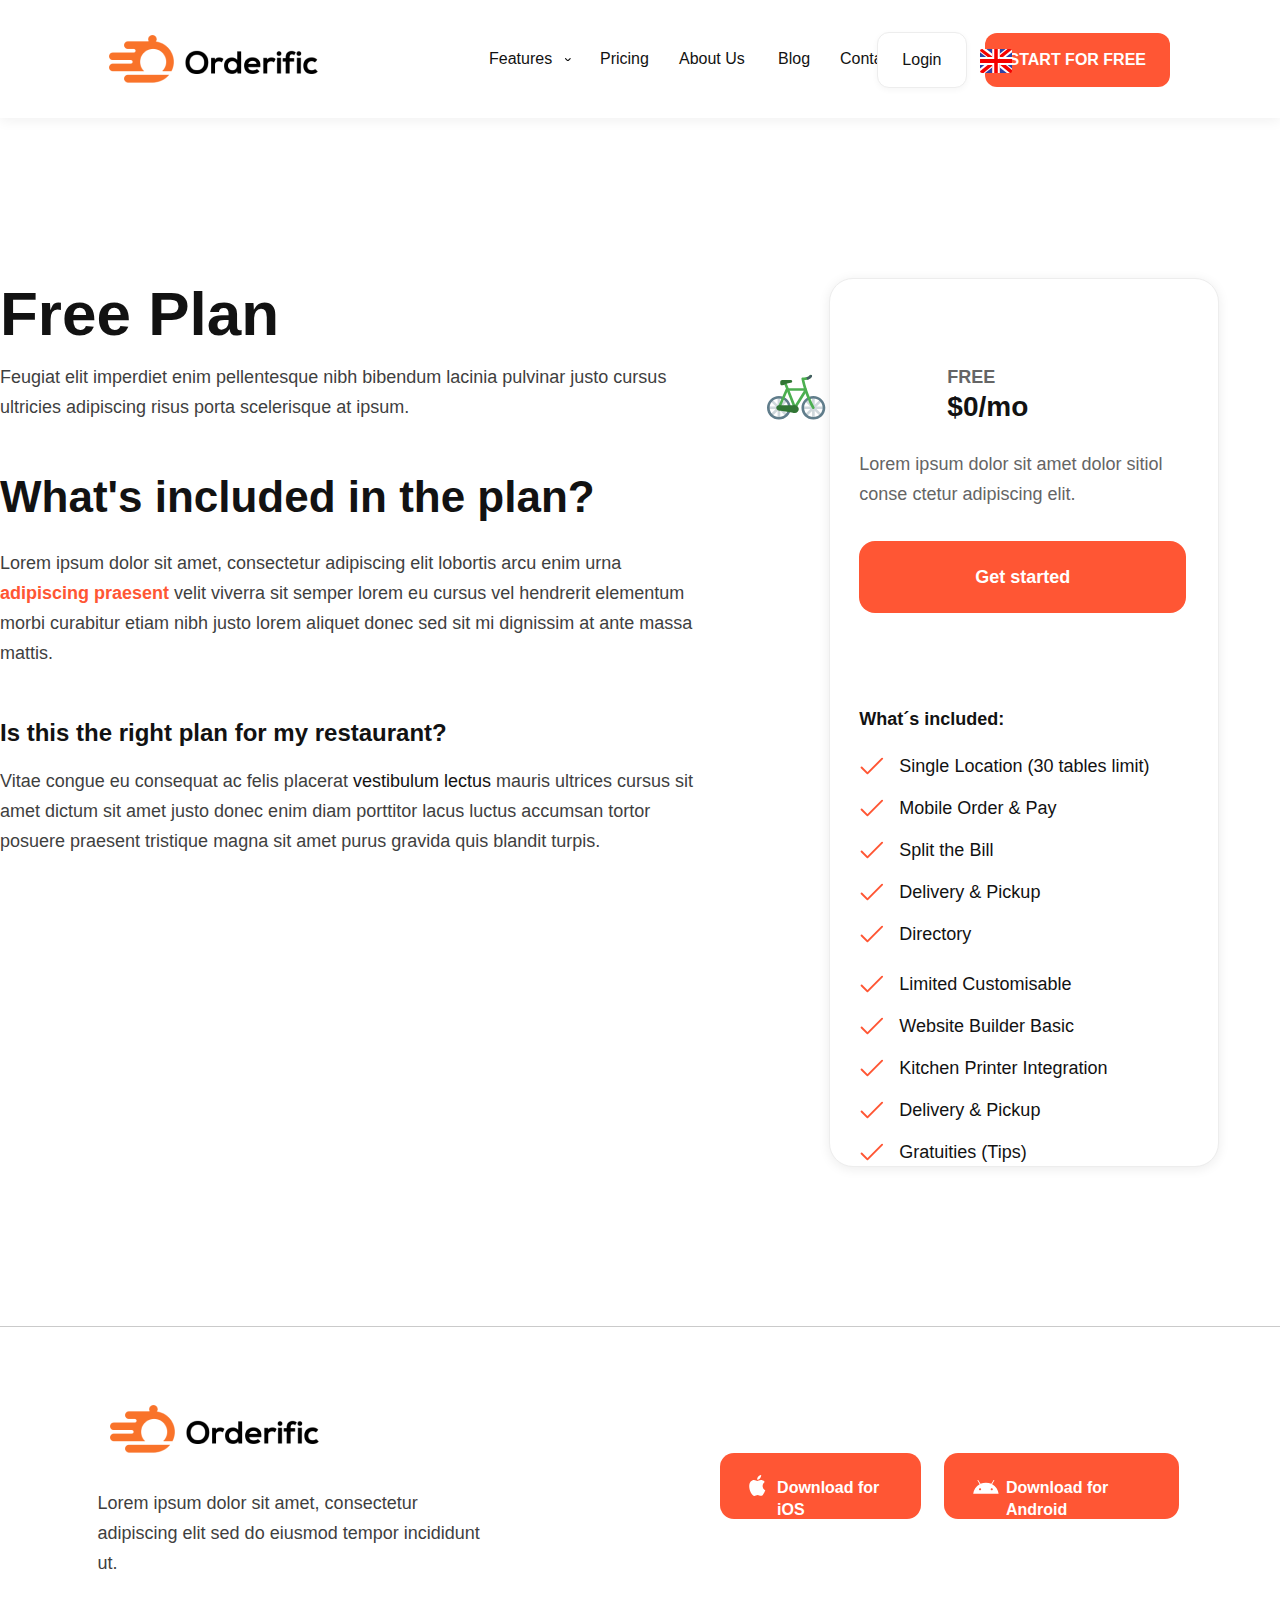
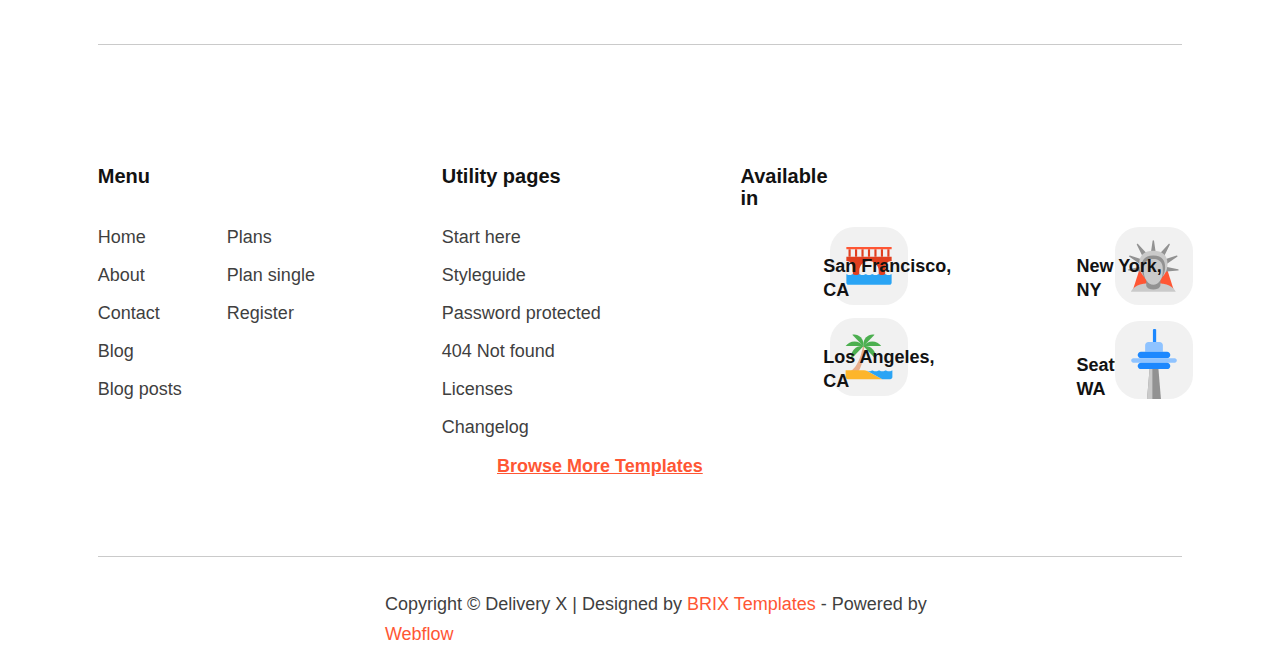
==== index.html @ 69c15847 "Update index.html" ====
<!DOCTYPE html>
<html lang="en">
<head>
  <meta charset="UTF-8">
  <meta http-equiv="X-UA-Compatible" content="IE=edge">
  <meta name="viewport" content="width=device-width, initial-scale=1.0">
  <link rel="stylesheet" href="./vars.css">
  <link rel="stylesheet" href="./style.css">
  
  
  <style>
   a,
   button,
   input,
   select,
   h1,
   h2,
   h3,
   h4,
   h5,
   * {
       box-sizing: border-box;
       margin: 0;
       padding: 0;
       border: none;
       text-decoration: none;
       background: none;
   
       -webkit-font-smoothing: antialiased;
   }
   
   menu, ol, ul {
       list-style-type: none;
       margin: 0;
       padding: 0;
   }
   </style>
  <title>Day 9</title>
</head>
<body>
   <div class="frame-41845">
    <div class="group-1000004297">
      <a href="#"><div class="home">Home</div></a>
      <div class="rectangle-684"></div>
      <div class="group-42155">
        <a href="#"><div class="pricing">Pricing</div></a>
         <a href="#"><div class="about-us">About Us</div></a>
        <div class="group-42154">
           <a href="#"><div class="features">Features</div></a>
          <div class="line-rounded-chevron-down">
            <img class="chevron" src="chevron0.svg" />
          </div>
        </div>
        <a href="#"><div class="blog">Blog</div></a>
         <a href="#"><div class="contact">Contact</div></a>
      </div>
      <div class="frame-39482">
        <div class="secondary-button">
          <div class="master-secondary-button">
             <a href="#"><div class="button-text">Login</div></a>
          </div>
        </div>
        <div class="primary-button">
          <div class="master-primary-button">
             <a href="#"><div class="button-text2">START FOR FREE</div></a>
          </div>
        </div>
      </div>
      <img class="logo-orange-black-2-1" src="logo-orange-black-2-10.png" />
      <div class="group-1000004284">
        <div class="flagpack-gb-ukm">
          <img class="group" src="group0.svg" />
        </div>
      </div>
    </div>
    <div class="frame-41816">
      <div class="group-4460">
        <div class="frame-4694">
          <div class="frame-4693">
            <div class="free-plan">Free Plan</div>
            <div
              class="feugiat-elit-imperdiet-enim-pellentesque-nibh-bibendum-lacinia-pulvinar-justo-cursus-ultricies-adipiscing-risus-porta-scelerisque-at-ipsum"
            >
              Feugiat elit imperdiet enim pellentesque nibh bibendum lacinia
              pulvinar justo cursus ultricies adipiscing risus porta scelerisque
              at ipsum.
            </div>
          </div>
        </div>
      </div>
      <div class="frame-41815">
        <div class="frame-41813">
          <div class="frame-41812">
            <div class="what-s-included-in-the-plan">
              What&#039;s included in the plan?
            </div>
            <div
              class="[base64]"
            >
              <span>
                <span
                  class="[base64]"
                >
                  Lorem ipsum dolor sit amet, consectetur adipiscing elit lobortis
                  arcu enim urna
                </span>
                <span
                  class="[base64]"
                ></span>
                <span
                  class="[base64]"
                >
                  adipiscing praesent
                </span>
                <span
                  class="[base64]"
                ></span>
                <span
                  class="[base64]"
                >
                  velit viverra sit semper lorem eu cursus vel hendrerit elementum
                  morbi curabitur etiam nibh justo lorem aliquet donec sed sit mi
                  dignissim at ante massa mattis.
                </span>
              </span>
            </div>
          </div>
        </div>
        <div class="frame-41814">
          <div class="is-this-the-right-plan-for-my-restaurant">
            Is this the right plan for my restaurant?
          </div>
          <div
            class="[base64]"
          >
            <span>
              <span
                class="[base64]"
              >
                Vitae congue eu consequat ac felis placerat
              </span>
              <span
                class="[base64]"
              >
                vestibulum lectus
              </span>
              <span
                class="[base64]"
              >
                mauris ultrices cursus sit amet dictum sit amet justo donec enim
                diam porttitor lacus luctus accumsan tortor posuere praesent
                tristique magna sit amet purus gravida quis blandit turpis.
              </span>
            </span>
          </div>
        </div>
      </div>
    </div>
    <div class="group-1000004309">
      <div class="image"></div>
      <div class="pricing-card-v-3">
        <div class="_32-px">
          <div class="_16-px">
            <div class="_18-px">
              <div class="square-paper-plane"></div>
              <div class="_0-px">
                <div class="subtitle">FREE</div>
                <div class="price">$0/mo</div>
              </div>
            </div>
            <div class="pricing-paragraph">
              Lorem ipsum dolor sit amet dolor sitiol conse ctetur adipiscing
              elit.
            </div>
          </div>
           <a href="#"><div class="primary-button2">
            <div class="master-primary-button2">
               <div class="button-text3">Get started</div>
            </div>
          </div>
        </div>
      </a>
        <div class="_24-px">
          <div class="text-200">What´s included:</div>
          <div class="_14-px">
            <div class="icons-list-item">
              <div class="list-item-200">
                <img class="line-rounded-check" src="line-rounded-check0.svg" />
                <div class="text-2002">Single Location (30 tables limit)</div>
              </div>
            </div>
            <div class="icons-list-item">
              <div class="list-item-200">
                <img class="line-rounded-check2" src="line-rounded-check1.svg" />
                <div class="text-2002">Mobile Order &amp; Pay</div>
              </div>
            </div>
            <div class="icons-list-item">
              <div class="list-item-200">
                <img class="line-rounded-check3" src="line-rounded-check2.svg" />
                <div class="text-2002">Split the Bill</div>
              </div>
            </div>
            <div class="icons-list-item">
              <div class="list-item-200">
                <img class="line-rounded-check4" src="line-rounded-check3.svg" />
                <div class="text-2002">Delivery &amp; Pickup</div>
              </div>
            </div>
            <div class="icons-list-item">
              <div class="list-item-200">
                <img class="line-rounded-check5" src="line-rounded-check4.svg" />
                <div class="text-2002">Directory</div>
              </div>
            </div>
          </div>
          <div class="_14-px">
            <div class="icons-list-item">
              <div class="list-item-200">
                <img class="line-rounded-check6" src="line-rounded-check5.svg" />
                <div class="text-2002">Limited Customisable</div>
              </div>
            </div>
            <div class="icons-list-item">
              <div class="list-item-200">
                <img class="line-rounded-check7" src="line-rounded-check6.svg" />
                <div class="text-2002">Website Builder Basic</div>
              </div>
            </div>
            <div class="icons-list-item">
              <div class="list-item-200">
                <img class="line-rounded-check8" src="line-rounded-check7.svg" />
                <div class="text-2002">Kitchen Printer Integration</div>
              </div>
            </div>
            <div class="icons-list-item">
              <div class="list-item-200">
                <img class="line-rounded-check9" src="line-rounded-check8.svg" />
                <div class="text-2002">Delivery &amp; Pickup</div>
              </div>
            </div>
            <div class="icons-list-item">
              <div class="list-item-200">
                <img class="line-rounded-check10" src="line-rounded-check9.svg" />
                <div class="text-2002">Gratuities (Tips)</div>
              </div>
            </div>
          </div>
        </div>
      </div>
      <img class="group-42114" src="group-421140.svg" />
    </div>
    <div class="group-1000004312">
      <div class="rectangle-4789"></div>
      <div
        class="copyright-delivery-x-designed-by-brix-templates-powered-by-webflow"
      >
        <span>
          <span
            class="copyright-delivery-x-designed-by-brix-templates-powered-by-webflow-span"
          >
            Copyright
          </span>
          <span
            class="copyright-delivery-x-designed-by-brix-templates-powered-by-webflow-span2"
          >
            ©
          </span>
          <span
            class="copyright-delivery-x-designed-by-brix-templates-powered-by-webflow-span3"
          >
            Delivery X | Designed by
          </span>
          <span
            class="copyright-delivery-x-designed-by-brix-templates-powered-by-webflow-span4"
          >
            BRIX Templates
          </span>
          <span
            class="copyright-delivery-x-designed-by-brix-templates-powered-by-webflow-span5"
          >
            - Powered by
          </span>
          <span
            class="copyright-delivery-x-designed-by-brix-templates-powered-by-webflow-span6"
          >
            Webflow
          </span>
        </span>
      </div>
      <div class="line-133"></div>
      <div class="line-134"></div>
      <div class="group-41843">
        <div
          class="lorem-ipsum-dolor-sit-amet-consectetur-adipiscing-elit-sed-do-eiusmod-tempor-incididunt-ut"
        >
          Lorem ipsum dolor sit amet, consectetur adipiscing elit sed do eiusmod
          tempor incididunt ut.
        </div>
      </div>
      <div class="download-buttons">
        <div class="rectangle-23"></div>
        <div class="group-2">
          <a href="#"><img class="vector" src="vector0.svg" /></a>
          <a href="#"><div class="download-for-i-os">Download for iOS</div></a>
        </div>
        <div class="rectangle-24"></div>
        <div class="group-3">
          <a href="#"><div class="download-for-android">Download for Android</div></a>
          <a href="#"><img class="vector2" src="vector1.svg" /></a>
        </div>
      </div>
      <div class="footer-column">
        <div class="footer-title">Menu</div>
        <div class="frame-41844">
          <div class="footer-links">
            <div class="link">
              <div class="master-link">
                 <a href="#"><div class="link-item">Home</div></a>
              </div>
            </div>
            <div class="link">
              <div class="master-link">
                 <a href="#"><div class="link-item">About</div></a>
              </div>
            </div>
            <div class="link">
              <div class="master-link">
                 <a href="#"><div class="link-item">Contact</div></a>
              </div>
            </div>
            <div class="link">
              <div class="master-link">
                 <a href="#"><div class="link-item">Blog</div></a>
              </div>
            </div>
            <div class="link">
              <div class="master-link">
                 <a href="#"><div class="link-item">Blog posts</div></a>
              </div>
            </div>
          </div>
          <div class="footer-links">
            <div class="link">
              <div class="master-link">
                  <a href="#"><div class="link-item">Plans</div></a>
              </div>
            </div>
            <div class="link">
              <div class="master-link">
                 <a href="#"><div class="link-item">Plan single</div></a>
              </div>
            </div>
            <div class="link">
              <div class="master-link">
                 <a href="#"><div class="link-item">Register</div></a>
              </div>
            </div>
          </div>
        </div>
      </div>
      <div class="footer-column2">
       <div class="footer-title">Utility pages</div>
        <div class="frame-418442">
          <div class="footer-links">
            <div class="link">
              <div class="master-link">
                 <a href="#"><div class="link-item">Start here</div></a>
              </div>
            </div>
            <div class="link">
              <div class="master-link">
                <a href="#"><div class="link-item">Styleguide</div></a>
              </div>
            </div>
            <div class="link">
              <div class="master-link">
                 <a href="#"><div class="link-item">Password protected</div></a>
              </div>
            </div>
            <div class="link">
              <div class="master-link">
                 <a href="#"><div class="link-item">404 Not found</div></a>
              </div>
            </div>
            <div class="link">
              <div class="master-link">
                 <a href="#"><div class="link-item">Licenses</div></a>
              </div>
            </div>
            <div class="link">
              <div class="master-link">
                 <a href="#"><div class="link-item">Changelog</div></a>
              </div>
            </div>
          </div>
        </div>
      </div>
      <div class="group-41852">
        <div class="footer-title2">Available in</div>
        <div class="group-41851">
          <div class="group-41847">
            <div class="group-42113">
              <div class="bridge">
                <img class="group-42150" src="group-421500.svg" />
              </div>
            </div>
            <div class="heading-h-3">San Francisco, CA</div>
          </div>
          <div class="group-41850">
            <div class="mask-group">
              <div class="statue-of-liberty">
                <img class="group-42153" src="group-421530.svg" />
              </div>
            </div>
            <div class="heading-h-32">New York, NY</div>
          </div>
          <div class="group-41848">
            <div class="mask-group">
              <div class="beach">
                <img class="group-42152" src="group-421520.svg" />
              </div>
            </div>
            <div class="heading-h-33">Los Angeles, CA</div>
            <div class="group-42143">
              <div class="heading-h-34">Seattle, WA</div>
              <div class="cn-tower">
                <img class="group-42144" src="group-421440.svg" />
              </div>
            </div>
          </div>
        </div>
      </div>
      <div class="line-1332"></div>
      <img class="logo-orange-black-2-2" src="logo-orange-black-2-20.png" />
      <div class="link2">
        <div class="master-link">
          <div class="link-item2">Browse More Templates</div>
        </div>
      </div>
    </div>
  </div>
  
</body>
</html>
---- vars.css ----
/* Figma Styles of your File */
:root {
  /* Colors */
  /* Fonts */
  /* Effects */
}
---- style.css ----
.frame-41845,
.frame-41845 * {
  box-sizing: border-box;
}
.frame-41845 {
  display: flex;
  flex-direction: row;
  gap: 128px;
  row-gap: 160px;
  align-items: flex-start;
  justify-content: flex-start;
  flex-wrap: wrap;
  align-content: flex-start;
  position: relative;
}
.group-1000004297 {
  flex-shrink: 0;
  width: 1440px;
  height: 118px;
  position: static;
}
.home {
  color: #121212;
  text-align: left;
  font-family: var(
    --text-single-100-medium-font-family,
    "Metropolis-Medium",
    sans-serif
  );
  font-size: var(--text-single-100-medium-font-size, 16px);
  line-height: var(--text-single-100-medium-line-height, 18px);
  font-weight: var(--text-single-100-medium-font-weight, 500);
  position: absolute;
  left: 417px;
  top: 50px;
}
.rectangle-684 {
  background: #ffffff;
  width: 100%;
  height: 5.25%;
  position: absolute;
  right: 0%;
  left: 0%;
  bottom: 94.75%;
  top: 0%;
  box-shadow: 0px 3px 12px 0px rgba(18, 18, 18, 0.06);
}
.group-42155 {
  width: 412px;
  height: 18px;
  position: static;
}
.pricing {
  color: #121212;
  text-align: left;
  font-family: var(
    --text-single-100-medium-font-family,
    "Metropolis-Medium",
    sans-serif
  );
  font-size: var(--text-single-100-medium-font-size, 16px);
  line-height: var(--text-single-100-medium-line-height, 18px);
  font-weight: var(--text-single-100-medium-font-weight, 500);
  position: absolute;
  left: 600px;
  top: 50px;
}
.about-us {
  color: #121212;
  text-align: left;
  font-family: var(
    --text-single-100-medium-font-family,
    "Metropolis-Medium",
    sans-serif
  );
  font-size: var(--text-single-100-medium-font-size, 16px);
  line-height: var(--text-single-100-medium-line-height, 18px);
  font-weight: var(--text-single-100-medium-font-weight, 500);
  position: absolute;
  left: 679px;
  top: 50px;
}
.group-42154 {
  width: 84.59px;
  height: 18px;
  position: static;
}
.features {
  color: #121212;
  text-align: left;
  font-family: var(
    --text-single-100-medium-font-family,
    "Metropolis-Medium",
    sans-serif
  );
  font-size: var(--text-single-100-medium-font-size, 16px);
  line-height: var(--text-single-100-medium-line-height, 18px);
  font-weight: var(--text-single-100-medium-font-weight, 500);
  position: absolute;
  left: 489px;
  top: 50px;
}
.line-rounded-chevron-down {
  width: 10.59px;
  height: 10.59px;
  position: absolute;
  left: 563px;
  top: 54px;
  overflow: hidden;
}
.chevron {
  width: 58.33%;
  height: 29.17%;
  position: absolute;
  right: 20.83%;
  left: 20.83%;
  bottom: 35.42%;
  top: 35.42%;
  overflow: visible;
}
.blog {
  color: #121212;
  text-align: left;
  font-family: var(
    --text-single-100-medium-font-family,
    "Metropolis-Medium",
    sans-serif
  );
  font-size: var(--text-single-100-medium-font-size, 16px);
  line-height: var(--text-single-100-medium-line-height, 18px);
  font-weight: var(--text-single-100-medium-font-weight, 500);
  position: absolute;
  left: 778px;
  top: 50px;
}
.contact {
  color: #121212;
  text-align: left;
  font-family: var(
    --text-single-100-medium-font-family,
    "Metropolis-Medium",
    sans-serif
  );
  font-size: var(--text-single-100-medium-font-size, 16px);
  line-height: var(--text-single-100-medium-line-height, 18px);
  font-weight: var(--text-single-100-medium-font-weight, 500);
  position: absolute;
  left: 840px;
  top: 50px;
}
.frame-39482 {
  display: flex;
  flex-direction: row;
  gap: 18px;
  align-items: center;
  justify-content: flex-end;
  position: absolute;
  right: 110px;
  top: calc(50% - 1091px);
}
.secondary-button {
  display: flex;
  flex-direction: row;
  gap: 0px;
  align-items: flex-start;
  justify-content: flex-start;
  flex-shrink: 0;
  position: relative;
}
.master-secondary-button {
  background: #ffffff;
  border-radius: 12px;
  border-style: solid;
  border-color: #ededed;
  border-width: 1px;
  padding: 18px 24px 18px 24px;
  display: flex;
  flex-direction: row;
  gap: 4px;
  align-items: center;
  justify-content: center;
  flex-shrink: 0;
  position: relative;
  box-shadow: var(
    --general-shadow-01-box-shadow,
    0px 2px 6px 0px rgba(16, 16, 16, 0.04)
  );
}
.button-text {
  color: #121212;
  text-align: center;
  font-family: var(
    --text-single-100-medium-font-family,
    "Metropolis-Medium",
    sans-serif
  );
  font-size: var(--text-single-100-medium-font-size, 16px);
  line-height: var(--text-single-100-medium-line-height, 18px);
  font-weight: var(--text-single-100-medium-font-weight, 500);
  position: relative;
}
.primary-button {
  display: flex;
  flex-direction: row;
  gap: 0px;
  align-items: center;
  justify-content: center;
  flex-shrink: 0;
  position: relative;
}
.master-primary-button {
  background: #ff5634;
  border-radius: 12px;
  padding: 18px 24px 18px 24px;
  display: flex;
  flex-direction: row;
  gap: 4px;
  align-items: center;
  justify-content: center;
  flex-shrink: 0;
  position: relative;
}
.button-text2 {
  color: #ffffff;
  text-align: center;
  font-family: var(
    --text-single-100-bold-font-family,
    "Metropolis-Bold",
    sans-serif
  );
  font-size: var(--text-single-100-bold-font-size, 16px);
  line-height: var(--text-single-100-bold-line-height, 18px);
  font-weight: var(--text-single-100-bold-font-weight, 700);
  position: relative;
}
.logo-orange-black-2-1 {
  width: 209px;
  height: 47.71px;
  position: absolute;
  left: 109px;
  top: 35px;
  object-fit: cover;
}
.group-1000004284 {
  width: 32px;
  height: 24px;
  position: static;
}
.flagpack-gb-ukm {
  border-radius: 2px;
  width: 32px;
  height: 24px;
  position: absolute;
  left: 980px;
  top: 49px;
  overflow: hidden;
}
.group {
  height: auto;
  position: absolute;
  left: 0px;
  top: 0px;
  overflow: visible;
}
.frame-41816 {
  display: flex;
  flex-direction: column;
  gap: 48px;
  align-items: flex-start;
  justify-content: flex-start;
  flex-shrink: 0;
  position: relative;
}
.group-4460 {
  flex-shrink: 0;
  width: 700.34px;
  height: 144px;
  position: static;
}
.frame-4694 {
  display: flex;
  flex-direction: column;
  gap: 40px;
  align-items: flex-start;
  justify-content: flex-start;
  position: absolute;
  left: 0px;
  top: 0px;
}
.frame-4693 {
  display: flex;
  flex-direction: column;
  gap: 12px;
  align-items: flex-start;
  justify-content: flex-start;
  flex-shrink: 0;
  position: relative;
}
.free-plan {
  color: var(--neutral-colors-800, #121212);
  text-align: left;
  font-family: var(
    --headings-typography-size-1-font-family,
    "Metropolis-Bold",
    sans-serif
  );
  font-size: var(--headings-typography-size-1-font-size, 62px);
  line-height: var(--headings-typography-size-1-line-height, 72px);
  font-weight: var(--headings-typography-size-1-font-weight, 700);
  position: relative;
}
.feugiat-elit-imperdiet-enim-pellentesque-nibh-bibendum-lacinia-pulvinar-justo-cursus-ultricies-adipiscing-risus-porta-scelerisque-at-ipsum {
  color: var(--neutral-colors-700, #3f3f3f);
  text-align: left;
  font-family: var(
    --paragraph-default-font-family,
    "Metropolis-Regular",
    sans-serif
  );
  font-size: var(--paragraph-default-font-size, 18px);
  line-height: var(--paragraph-default-line-height, 30px);
  font-weight: var(--paragraph-default-font-weight, 400);
  position: relative;
  width: 700.34px;
}
.frame-41815 {
  display: flex;
  flex-direction: column;
  gap: 48px;
  align-items: flex-start;
  justify-content: flex-start;
  flex-shrink: 0;
  position: relative;
}
.frame-41813 {
  display: flex;
  flex-direction: column;
  gap: 32px;
  align-items: flex-start;
  justify-content: flex-start;
  flex-shrink: 0;
  position: relative;
}
.frame-41812 {
  display: flex;
  flex-direction: column;
  gap: 24px;
  align-items: flex-start;
  justify-content: flex-start;
  flex-shrink: 0;
  position: relative;
}
.what-s-included-in-the-plan {
  color: var(--neutral-colors-800, #121212);
  text-align: left;
  font-family: var(
    --headings-typography-size-2-font-family,
    "Metropolis-Bold",
    sans-serif
  );
  font-size: var(--headings-typography-size-2-font-size, 44px);
  line-height: var(--headings-typography-size-2-line-height, 54px);
  font-weight: var(--headings-typography-size-2-font-weight, 700);
  position: relative;
  width: 701.35px;
}
.[base64] {
  text-align: left;
  font-family: "-", sans-serif;
  font-size: 18px;
  line-height: 30px;
  font-weight: 400;
  position: relative;
  width: 701.35px;
}
.[base64] {
  color: var(--neutral-colors-700, #3f3f3f);
  font-family: var(
    --paragraph-default-font-family,
    "Metropolis-Regular",
    sans-serif
  );
  font-size: var(--paragraph-default-font-size, 18px);
  line-height: var(--paragraph-default-line-height, 30px);
  font-weight: var(--paragraph-default-font-weight, 400);
}
.[base64] {
  color: var(--neutral-colors-800, #121212);
  font-family: var(
    --paragraph-default-font-family,
    "Metropolis-Regular",
    sans-serif
  );
  font-size: var(--paragraph-default-font-size, 18px);
  line-height: var(--paragraph-default-line-height, 30px);
  font-weight: var(--paragraph-default-font-weight, 400);
}
.[base64] {
  color: var(--primary-colors-color-1, #ff5634);
  font-family: var(--rich-text-bold-font-family, "Metropolis-Bold", sans-serif);
  font-size: var(--rich-text-bold-font-size, 18px);
  line-height: var(--rich-text-bold-line-height, 30px);
  font-weight: var(--rich-text-bold-font-weight, 700);
}
.[base64] {
  color: var(--neutral-colors-800, #121212);
  font-family: var(
    --paragraph-default-font-family,
    "Metropolis-Regular",
    sans-serif
  );
  font-size: var(--paragraph-default-font-size, 18px);
  line-height: var(--paragraph-default-line-height, 30px);
  font-weight: var(--paragraph-default-font-weight, 400);
}
.[base64] {
  color: var(--neutral-colors-700, #3f3f3f);
  font-family: var(
    --paragraph-default-font-family,
    "Metropolis-Regular",
    sans-serif
  );
  font-size: var(--paragraph-default-font-size, 18px);
  line-height: var(--paragraph-default-line-height, 30px);
  font-weight: var(--paragraph-default-font-weight, 400);
}
.frame-41814 {
  display: flex;
  flex-direction: column;
  gap: 16px;
  align-items: flex-start;
  justify-content: flex-start;
  flex-shrink: 0;
  position: relative;
}
.is-this-the-right-plan-for-my-restaurant {
  color: var(--neutral-colors-800, #121212);
  text-align: left;
  font-family: var(
    --headings-typography-size-3-font-family,
    "Metropolis-Bold",
    sans-serif
  );
  font-size: var(--headings-typography-size-3-font-size, 24px);
  line-height: var(--headings-typography-size-3-line-height, 34px);
  font-weight: var(--headings-typography-size-3-font-weight, 700);
  position: relative;
}
.[base64] {
  text-align: left;
  font-family: var(
    --paragraph-default-font-family,
    "Metropolis-Regular",
    sans-serif
  );
  font-size: var(--paragraph-default-font-size, 18px);
  line-height: var(--paragraph-default-line-height, 30px);
  font-weight: var(--paragraph-default-font-weight, 400);
  position: relative;
  width: 700.34px;
}
.[base64] {
  color: var(--neutral-colors-700, #3f3f3f);
  font-family: var(
    --paragraph-default-font-family,
    "Metropolis-Regular",
    sans-serif
  );
  font-size: var(--paragraph-default-font-size, 18px);
  line-height: var(--paragraph-default-line-height, 30px);
  font-weight: var(--paragraph-default-font-weight, 400);
}
.[base64] {
  color: var(--neutral-colors-800, #121212);
  font-family: var(
    --paragraph-default-font-family,
    "Metropolis-Regular",
    sans-serif
  );
  font-size: var(--paragraph-default-font-size, 18px);
  line-height: var(--paragraph-default-line-height, 30px);
  font-weight: var(--paragraph-default-font-weight, 400);
}
.[base64] {
  color: var(--neutral-colors-700, #3f3f3f);
  font-family: var(
    --paragraph-default-font-family,
    "Metropolis-Regular",
    sans-serif
  );
  font-size: var(--paragraph-default-font-size, 18px);
  line-height: var(--paragraph-default-line-height, 30px);
  font-weight: var(--paragraph-default-font-weight, 400);
}
.group-1000004309 {
  flex-shrink: 0;
  width: 390px;
  height: 889px;
  position: static;
}
.image {
  background: var(--neutral-colors-100, #ffffff);
  border-radius: 24px;
  border-style: solid;
  border-color: var(--neutral-colors-300, #ededed);
  border-width: 1px;
  width: 390px;
  height: 889px;
  position: absolute;
  left: 829.35px;
  top: 278px;
  box-shadow: var(
    --general-shadow-02-box-shadow,
    0px 2px 12px 0px rgba(16, 16, 16, 0.08)
  );
}
.pricing-card-v-3 {
  display: flex;
  flex-direction: column;
  gap: 48px;
  align-items: flex-start;
  justify-content: flex-start;
  position: absolute;
  left: 859.35px;
  top: 361px;
}
._32-px {
  display: flex;
  flex-direction: column;
  gap: 32px;
  align-items: flex-start;
  justify-content: flex-start;
  flex-shrink: 0;
  position: relative;
}
._16-px {
  display: flex;
  flex-direction: column;
  gap: 16px;
  align-items: flex-start;
  justify-content: flex-start;
  flex-shrink: 0;
  position: relative;
}
._18-px {
  display: flex;
  flex-direction: row;
  gap: 16px;
  align-items: center;
  justify-content: flex-start;
  flex-shrink: 0;
  position: relative;
}
.square-paper-plane {
  flex-shrink: 0;
  width: 72px;
  height: 72px;
  position: relative;
}
._0-px {
  display: flex;
  flex-direction: column;
  gap: 0px;
  align-items: flex-start;
  justify-content: flex-start;
  flex-shrink: 0;
  position: relative;
}
.subtitle {
  color: var(--neutral-colors-600, #656565);
  text-align: center;
  font-family: var(
    --text-single-200-bold-font-family,
    "Metropolis-Bold",
    sans-serif
  );
  font-size: var(--text-single-200-bold-font-size, 18px);
  line-height: var(--text-single-200-bold-line-height, 20px);
  font-weight: var(--text-single-200-bold-font-weight, 700);
  position: relative;
}
.price {
  color: var(--neutral-colors-800, #121212);
  text-align: left;
  font-family: var(
    --special-headings-display-4-font-family,
    "Metropolis-Bold",
    sans-serif
  );
  font-size: var(--special-headings-display-4-font-size, 28px);
  line-height: var(--special-headings-display-4-line-height, 40px);
  font-weight: var(--special-headings-display-4-font-weight, 700);
  position: relative;
}
.pricing-paragraph {
  color: var(--neutral-colors-600, #656565);
  text-align: left;
  font-family: var(
    --paragraph-default-font-family,
    "Metropolis-Regular",
    sans-serif
  );
  font-size: var(--paragraph-default-font-size, 18px);
  line-height: var(--paragraph-default-line-height, 30px);
  font-weight: var(--paragraph-default-font-weight, 400);
  position: relative;
  width: 326.67px;
}
.primary-button2 {
  display: flex;
  flex-direction: row;
  gap: 0px;
  align-items: flex-start;
  justify-content: flex-start;
  flex-shrink: 0;
  width: 327px;
  position: relative;
}
.master-primary-button2 {
  background: var(--primary-colors-color-1, #ff5634);
  border-radius: 16px;
  padding: 26px 38px 26px 38px;
  display: flex;
  flex-direction: row;
  gap: 6px;
  align-items: center;
  justify-content: center;
  flex: 1;
  position: relative;
}
.button-text3 {
  color: var(--neutral-colors-100, #ffffff);
  text-align: center;
  font-family: var(
    --text-single-200-bold-font-family,
    "Metropolis-Bold",
    sans-serif
  );
  font-size: var(--text-single-200-bold-font-size, 18px);
  line-height: var(--text-single-200-bold-line-height, 20px);
  font-weight: var(--text-single-200-bold-font-weight, 700);
  position: relative;
}
._24-px {
  display: flex;
  flex-direction: column;
  gap: 24px;
  align-items: flex-start;
  justify-content: flex-start;
  flex-shrink: 0;
  position: relative;
}
.text-200 {
  color: var(--neutral-colors-800, #121212);
  text-align: left;
  font-family: var(
    --text-single-200-bold-font-family,
    "Metropolis-Bold",
    sans-serif
  );
  font-size: var(--text-single-200-bold-font-size, 18px);
  line-height: var(--text-single-200-bold-line-height, 20px);
  font-weight: var(--text-single-200-bold-font-weight, 700);
  position: relative;
}
._14-px {
  display: flex;
  flex-direction: column;
  gap: 16px;
  align-items: flex-start;
  justify-content: flex-start;
  flex-shrink: 0;
  position: relative;
}
.icons-list-item {
  display: flex;
  flex-direction: row;
  gap: 0px;
  align-items: flex-start;
  justify-content: flex-start;
  flex-shrink: 0;
  position: relative;
}
.list-item-200 {
  display: flex;
  flex-direction: row;
  gap: 14px;
  align-items: center;
  justify-content: flex-start;
  flex-shrink: 0;
  position: relative;
}
.line-rounded-check {
  flex-shrink: 0;
  width: 26px;
  height: 26px;
  position: relative;
  overflow: visible;
}
.text-2002 {
  color: var(--neutral-colors-800, #121212);
  text-align: left;
  font-family: var(
    --text-single-200-medium-font-family,
    "Metropolis-Medium",
    sans-serif
  );
  font-size: var(--text-single-200-medium-font-size, 18px);
  line-height: var(--text-single-200-medium-line-height, 20px);
  font-weight: var(--text-single-200-medium-font-weight, 500);
  position: relative;
}
.line-rounded-check2 {
  flex-shrink: 0;
  width: 26px;
  height: 26px;
  position: relative;
  overflow: visible;
}
.line-rounded-check3 {
  flex-shrink: 0;
  width: 26px;
  height: 26px;
  position: relative;
  overflow: visible;
}
.line-rounded-check4 {
  flex-shrink: 0;
  width: 26px;
  height: 26px;
  position: relative;
  overflow: visible;
}
.line-rounded-check5 {
  flex-shrink: 0;
  width: 26px;
  height: 26px;
  position: relative;
  overflow: visible;
}
.line-rounded-check6 {
  flex-shrink: 0;
  width: 26px;
  height: 26px;
  position: relative;
  overflow: visible;
}
.line-rounded-check7 {
  flex-shrink: 0;
  width: 26px;
  height: 26px;
  position: relative;
  overflow: visible;
}
.line-rounded-check8 {
  flex-shrink: 0;
  width: 26px;
  height: 26px;
  position: relative;
  overflow: visible;
}
.line-rounded-check9 {
  flex-shrink: 0;
  width: 26px;
  height: 26px;
  position: relative;
  overflow: visible;
}
.line-rounded-check10 {
  flex-shrink: 0;
  width: 26px;
  height: 26px;
  position: relative;
  overflow: visible;
}
.group-42114 {
  width: 4.6%;
  height: 2.28%;
  position: absolute;
  right: 35.47%;
  left: 59.93%;
  bottom: 81.15%;
  top: 16.56%;
  overflow: visible;
}
.group-1000004312 {
  flex-shrink: 0;
  width: 1440px;
  height: 919px;
  position: static;
}
.rectangle-4789 {
  background: #ffffff;
  width: 100%;
  height: 40.92%;
  position: absolute;
  right: 0%;
  left: 0%;
  bottom: 0%;
  top: 59.08%;
}
.copyright-delivery-x-designed-by-brix-templates-powered-by-webflow {
  text-align: left;
  font-family: "-", sans-serif;
  font-size: 18px;
  line-height: 30px;
  font-weight: 400;
  position: absolute;
  right: 21.88%;
  left: 30.07%;
  width: 48.06%;
  bottom: 1.42%;
  top: 97.46%;
  height: 1.12%;
}
.copyright-delivery-x-designed-by-brix-templates-powered-by-webflow-span {
  color: #3f3f3f;
  font-family: var(
    --paragraph-default-font-family,
    "Metropolis-Regular",
    sans-serif
  );
  font-size: var(--paragraph-default-font-size, 18px);
  line-height: var(--paragraph-default-line-height, 30px);
  font-weight: var(--paragraph-default-font-weight, 400);
}
.copyright-delivery-x-designed-by-brix-templates-powered-by-webflow-span2 {
  color: #3f3f3f;
  font-family: "DmSans-Regular", sans-serif;
  font-size: 18px;
  line-height: 30px;
  font-weight: 400;
}
.copyright-delivery-x-designed-by-brix-templates-powered-by-webflow-span3 {
  color: #3f3f3f;
  font-family: var(
    --paragraph-default-font-family,
    "Metropolis-Regular",
    sans-serif
  );
  font-size: var(--paragraph-default-font-size, 18px);
  line-height: var(--paragraph-default-line-height, 30px);
  font-weight: var(--paragraph-default-font-weight, 400);
}
.copyright-delivery-x-designed-by-brix-templates-powered-by-webflow-span4 {
  color: #ff5634;
  font-family: var(
    --paragraph-default-font-family,
    "Metropolis-Regular",
    sans-serif
  );
  font-size: var(--paragraph-default-font-size, 18px);
  line-height: var(--paragraph-default-line-height, 30px);
  font-weight: var(--paragraph-default-font-weight, 400);
}
.copyright-delivery-x-designed-by-brix-templates-powered-by-webflow-span5 {
  color: #3f3f3f;
  font-family: var(
    --paragraph-default-font-family,
    "Metropolis-Regular",
    sans-serif
  );
  font-size: var(--paragraph-default-font-size, 18px);
  line-height: var(--paragraph-default-line-height, 30px);
  font-weight: var(--paragraph-default-font-weight, 400);
}
.copyright-delivery-x-designed-by-brix-templates-powered-by-webflow-span6 {
  color: #ff5634;
  font-family: var(
    --paragraph-default-font-family,
    "Metropolis-Regular",
    sans-serif
  );
  font-size: var(--paragraph-default-font-size, 18px);
  line-height: var(--paragraph-default-line-height, 30px);
  font-weight: var(--paragraph-default-font-weight, 400);
}
.line-133 {
  margin-top: -1px;
  border-style: solid;
  border-color: #cacaca;
  border-width: 1px 0 0 0;
  width: 84.75%;
  height: 0%;
  position: absolute;
  right: 7.63%;
  left: 7.63%;
  bottom: 26.76%;
  top: 73.24%;
}
.line-134 {
  margin-top: -1px;
  border-style: solid;
  border-color: #cacaca;
  border-width: 1px 0 0 0;
  width: 84.75%;
  height: 0%;
  position: absolute;
  right: 7.63%;
  left: 7.63%;
  bottom: 3.96%;
  top: 96.04%;
}
.group-41843 {
  width: 450.04px;
  height: 57.07px;
  position: static;
}
.lorem-ipsum-dolor-sit-amet-consectetur-adipiscing-elit-sed-do-eiusmod-tempor-incididunt-ut {
  color: #3f3f3f;
  text-align: left;
  font-family: var(
    --paragraph-default-font-family,
    "Metropolis-Regular",
    sans-serif
  );
  font-size: var(--paragraph-default-font-size, 18px);
  line-height: var(--paragraph-default-line-height, 30px);
  font-weight: var(--paragraph-default-font-weight, 400);
  position: absolute;
  right: 61.12%;
  left: 7.62%;
  width: 31.25%;
  bottom: 31.22%;
  top: 66.24%;
  height: 2.54%;
}
.download-buttons {
  width: 35.9%;
  height: 2.94%;
  position: absolute;
  right: 7.83%;
  left: 56.27%;
  bottom: 32.38%;
  top: 64.69%;
}
.group-5 {
  position: absolute;
  inset: 0;
}
.rectangle-23 {
  background: #ff5634;
  border-radius: 14px;
  width: 43.7%;
  height: 98.71%;
  position: absolute;
  right: 56.3%;
  left: 0%;
  bottom: 0.64%;
  top: 0.64%;
}
.group-2 {
  width: 171.95px;
  height: 25.15px;
  position: static;
}
.vector {
  width: 3.83%;
  height: 36.81%;
  position: absolute;
  right: 89.98%;
  left: 6.19%;
  bottom: 32.25%;
  top: 30.95%;
  overflow: visible;
}
.download-for-i-os {
  color: #ffffff;
  text-align: left;
  font-family: "Metropolis-ExtraBold", sans-serif;
  font-size: 16px;
  line-height: 22px;
  font-weight: 800;
  position: absolute;
  right: 60.55%;
  left: 12.37%;
  width: 27.08%;
  bottom: 30.95%;
  top: 35.71%;
  height: 33.33%;
}
.group-4 {
  position: absolute;
  inset: 0;
}
.rectangle-24 {
  background: #ff5634;
  border-radius: 14px;
  width: 51.17%;
  height: 98.71%;
  position: absolute;
  right: 0.09%;
  left: 48.73%;
  bottom: 0.64%;
  top: 0.64%;
}
.group-3 {
  width: 201.56px;
  height: 22px;
  position: static;
}
.download-for-android {
  color: #ffffff;
  text-align: left;
  font-family: var(
    --headings-typography-size-6-font-family,
    "Thicccboi-ExtraBold",
    sans-serif
  );
  font-size: var(--headings-typography-size-6-font-size, 16px);
  line-height: var(--headings-typography-size-6-line-height, 22px);
  font-weight: var(--headings-typography-size-6-font-weight, 800);
  position: absolute;
  right: 6.09%;
  left: 62.19%;
  width: 31.72%;
  bottom: 30.95%;
  top: 35.71%;
  height: 33.33%;
}
.vector2 {
  width: 5.67%;
  height: 25.03%;
  position: absolute;
  right: 39.41%;
  left: 54.92%;
  bottom: 35.9%;
  top: 39.07%;
  overflow: visible;
}
.footer-column {
  display: flex;
  flex-direction: column;
  gap: 40px;
  align-items: flex-start;
  justify-content: flex-start;
  width: 15.9%;
  height: 10.42%;
  position: absolute;
  right: 76.46%;
  left: 7.64%;
  bottom: 11%;
  top: 78.58%;
}
.footer-title {
  color: #121212;
  text-align: left;
  font-family: var(
    --text-single-300-bold-font-family,
    "Metropolis-Bold",
    sans-serif
  );
  font-size: var(--text-single-300-bold-font-size, 20px);
  line-height: var(--text-single-300-bold-line-height, 22px);
  font-weight: var(--text-single-300-bold-font-weight, 700);
  position: relative;
}
.frame-41844 {
  display: flex;
  flex-direction: row;
  gap: 45px;
  align-items: flex-start;
  justify-content: flex-start;
  flex-shrink: 0;
  position: relative;
}
.footer-links {
  display: flex;
  flex-direction: column;
  gap: 18px;
  align-items: flex-start;
  justify-content: flex-start;
  flex-shrink: 0;
  position: relative;
}
.link {
  display: flex;
  flex-direction: row;
  gap: 0px;
  align-items: flex-start;
  justify-content: flex-start;
  flex-shrink: 0;
  position: relative;
}
.master-link {
  display: flex;
  flex-direction: row;
  gap: 6px;
  align-items: center;
  justify-content: flex-start;
  flex-shrink: 0;
  position: relative;
}
.link-item {
  color: #3f3f3f;
  text-align: center;
  font-family: var(
    --text-single-200-regular-font-family,
    "Metropolis-Regular",
    sans-serif
  );
  font-size: var(--text-single-200-regular-font-size, 18px);
  line-height: var(--text-single-200-regular-line-height, 20px);
  font-weight: var(--text-single-200-regular-font-weight, 400);
  position: relative;
}
.footer-column2 {
  display: flex;
  flex-direction: column;
  gap: 40px;
  align-items: flex-start;
  justify-content: flex-start;
  width: 12.15%;
  height: 12.11%;
  position: absolute;
  right: 53.33%;
  left: 34.51%;
  bottom: 9.31%;
  top: 78.58%;
}
.frame-418442 {
  display: flex;
  flex-direction: row;
  gap: 40px;
  align-items: flex-start;
  justify-content: flex-start;
  flex-shrink: 0;
  position: relative;
}
.group-41852 {
  width: 502px;
  height: 234px;
  position: static;
}
.footer-title2 {
  color: #121212;
  text-align: left;
  font-family: var(
    --text-single-300-bold-font-family,
    "Metropolis-Bold",
    sans-serif
  );
  font-size: var(--text-single-300-bold-font-size, 20px);
  line-height: var(--text-single-300-bold-line-height, 22px);
  font-weight: var(--text-single-300-bold-font-weight, 700);
  position: absolute;
  right: 34.17%;
  left: 57.85%;
  width: 7.99%;
  bottom: 20.44%;
  top: 78.58%;
  height: 0.98%;
}
.group-41851 {
  width: 502px;
  height: 172.05px;
  position: static;
}
.group-41847 {
  width: 256px;
  height: 78px;
  position: static;
}
.group-42113 {
  width: 78px;
  height: 78px;
  position: static;
}
.bridge {
  background: #f1f1f1;
  border-radius: 24.37px;
  width: 78px;
  height: 78px;
  position: absolute;
  left: 830px;
  top: 1826.95px;
  overflow: hidden;
}
.group-42150 {
  height: auto;
  position: absolute;
  left: 16.36px;
  top: 20.13px;
  overflow: visible;
}
.heading-h-3 {
  color: #121212;
  text-align: left;
  font-family: var(
    --headings-typography-size-5-font-family,
    "Metropolis-Bold",
    sans-serif
  );
  font-size: var(--headings-typography-size-5-font-size, 18px);
  line-height: var(--headings-typography-size-5-line-height, 24px);
  font-weight: var(--headings-typography-size-5-font-weight, 700);
  position: absolute;
  right: 24.58%;
  left: 64.31%;
  width: 11.11%;
  bottom: 16.38%;
  top: 82.55%;
  height: 1.07%;
}
.group-41850 {
  width: 217px;
  height: 78px;
  position: static;
}
.mask-group {
  width: 78px;
  height: 78px;
  position: static;
}
.statue-of-liberty {
  background: #f1f1f1;
  border-radius: 24.37px;
  width: 78px;
  height: 78px;
  position: absolute;
  left: 1115px;
  top: 1827px;
  overflow: hidden;
}
.group-42153 {
  width: 64.9%;
  height: 66.67%;
  position: absolute;
  right: 18.43%;
  left: 16.67%;
  bottom: 16.67%;
  top: 16.67%;
  overflow: visible;
}
.heading-h-32 {
  color: #121212;
  text-align: left;
  font-family: var(
    --headings-typography-size-5-font-family,
    "Metropolis-Bold",
    sans-serif
  );
  font-size: var(--headings-typography-size-5-font-size, 18px);
  line-height: var(--headings-typography-size-5-line-height, 24px);
  font-weight: var(--headings-typography-size-5-font-weight, 700);
  position: absolute;
  right: 7.5%;
  left: 84.1%;
  width: 8.4%;
  bottom: 16.38%;
  top: 82.55%;
  height: 1.07%;
}
.group-41848 {
  width: 486px;
  height: 81.05px;
  position: static;
}
.beach {
  background: #f1f1f1;
  border-radius: 24.38px;
  width: 78px;
  height: 78px;
  position: absolute;
  left: 830px;
  top: 1917.95px;
  overflow: hidden;
}
.group-42152 {
  width: 62.46%;
  height: 58%;
  position: absolute;
  right: 18.77%;
  left: 18.77%;
  bottom: 21%;
  top: 21%;
  overflow: visible;
}
.heading-h-33 {
  color: #121212;
  text-align: left;
  font-family: var(
    --headings-typography-size-5-font-family,
    "Metropolis-Bold",
    sans-serif
  );
  font-size: var(--headings-typography-size-5-font-size, 18px);
  line-height: var(--headings-typography-size-5-line-height, 24px);
  font-weight: var(--headings-typography-size-5-font-weight, 700);
  position: absolute;
  right: 25.69%;
  left: 64.31%;
  width: 10%;
  bottom: 12.34%;
  top: 86.6%;
  height: 1.07%;
}
.group-42143 {
  width: 201px;
  height: 78px;
  position: static;
}
.heading-h-34 {
  color: #121212;
  text-align: left;
  font-family: var(
    --headings-typography-size-5-font-family,
    "Metropolis-Bold",
    sans-serif
  );
  font-size: var(--headings-typography-size-5-font-size, 18px);
  line-height: var(--headings-typography-size-5-line-height, 24px);
  font-weight: var(--headings-typography-size-5-font-weight, 700);
  position: absolute;
  right: 8.61%;
  left: 84.1%;
  width: 7.29%;
  bottom: 11.98%;
  top: 86.95%;
  height: 1.07%;
}
.cn-tower {
  background: #f1f1f1;
  border-radius: 24.37px;
  width: 78px;
  height: 78px;
  position: absolute;
  left: 1115px;
  top: 1921px;
  overflow: hidden;
}
.group-42144 {
  width: 58.89%;
  height: 109.37%;
  position: absolute;
  right: 20.55%;
  left: 20.55%;
  bottom: -19.79%;
  top: 10.42%;
  overflow: visible;
}
.line-1332 {
  margin-top: -1px;
  border-style: solid;
  border-color: #cacaca;
  border-width: 1px 0 0 0;
  width: 100%;
  height: 0%;
  position: absolute;
  right: 0%;
  left: 0%;
  bottom: 40.92%;
  top: 59.08%;
}
.logo-orange-black-2-2 {
  width: 209px;
  height: 47.71px;
  position: absolute;
  left: 110px;
  top: 1405px;
  object-fit: cover;
}
.link2 {
  display: flex;
  flex-direction: row;
  gap: 0px;
  align-items: flex-start;
  justify-content: flex-start;
  position: absolute;
  left: 497px;
  top: 2056px;
}
.link-item2 {
  color: #ff5634;
  text-align: center;
  font-family: "Metropolis-SemiBold", sans-serif;
  font-size: 18px;
  line-height: 20px;
  font-weight: 600;
  text-decoration: underline;
  position: relative;
}
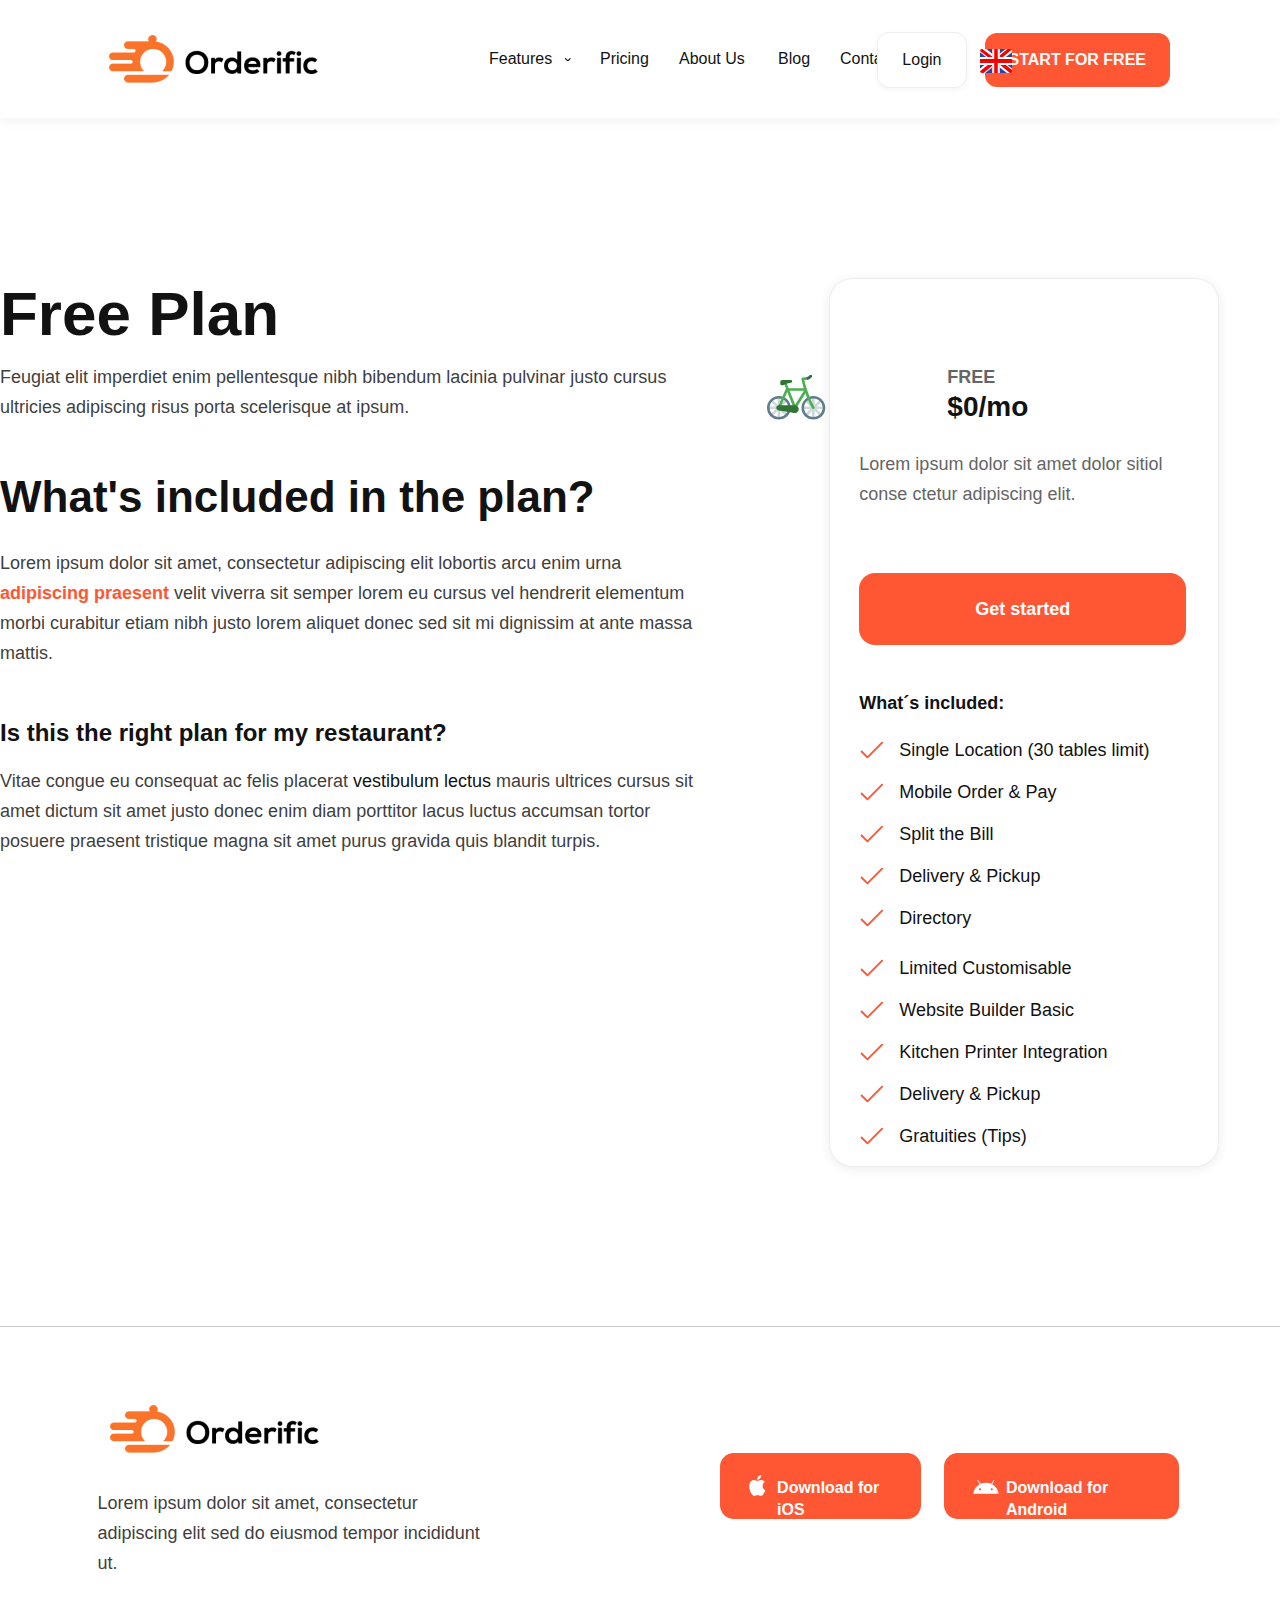
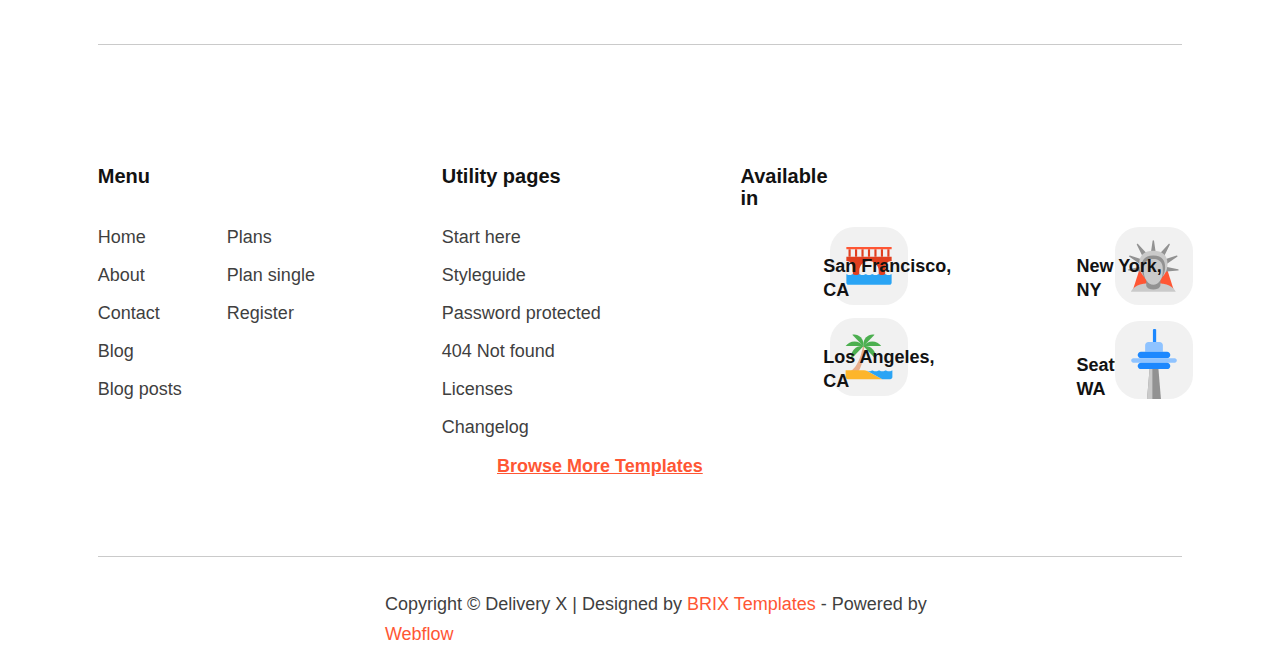
==== commit 89f002c2: "Update index.html" ====
--- a/index.html
+++ b/index.html
@@ -176,10 +176,10 @@
            <a href="#"><div class="primary-button2">
             <div class="master-primary-button2">
                <div class="button-text3">Get started</div>
-            </div>
-          </div>
-        </div>
-      </a>
+            </a>
+            </div>
+          </div>
+        </div>
         <div class="_24-px">
           <div class="text-200">What´s included:</div>
           <div class="_14-px">
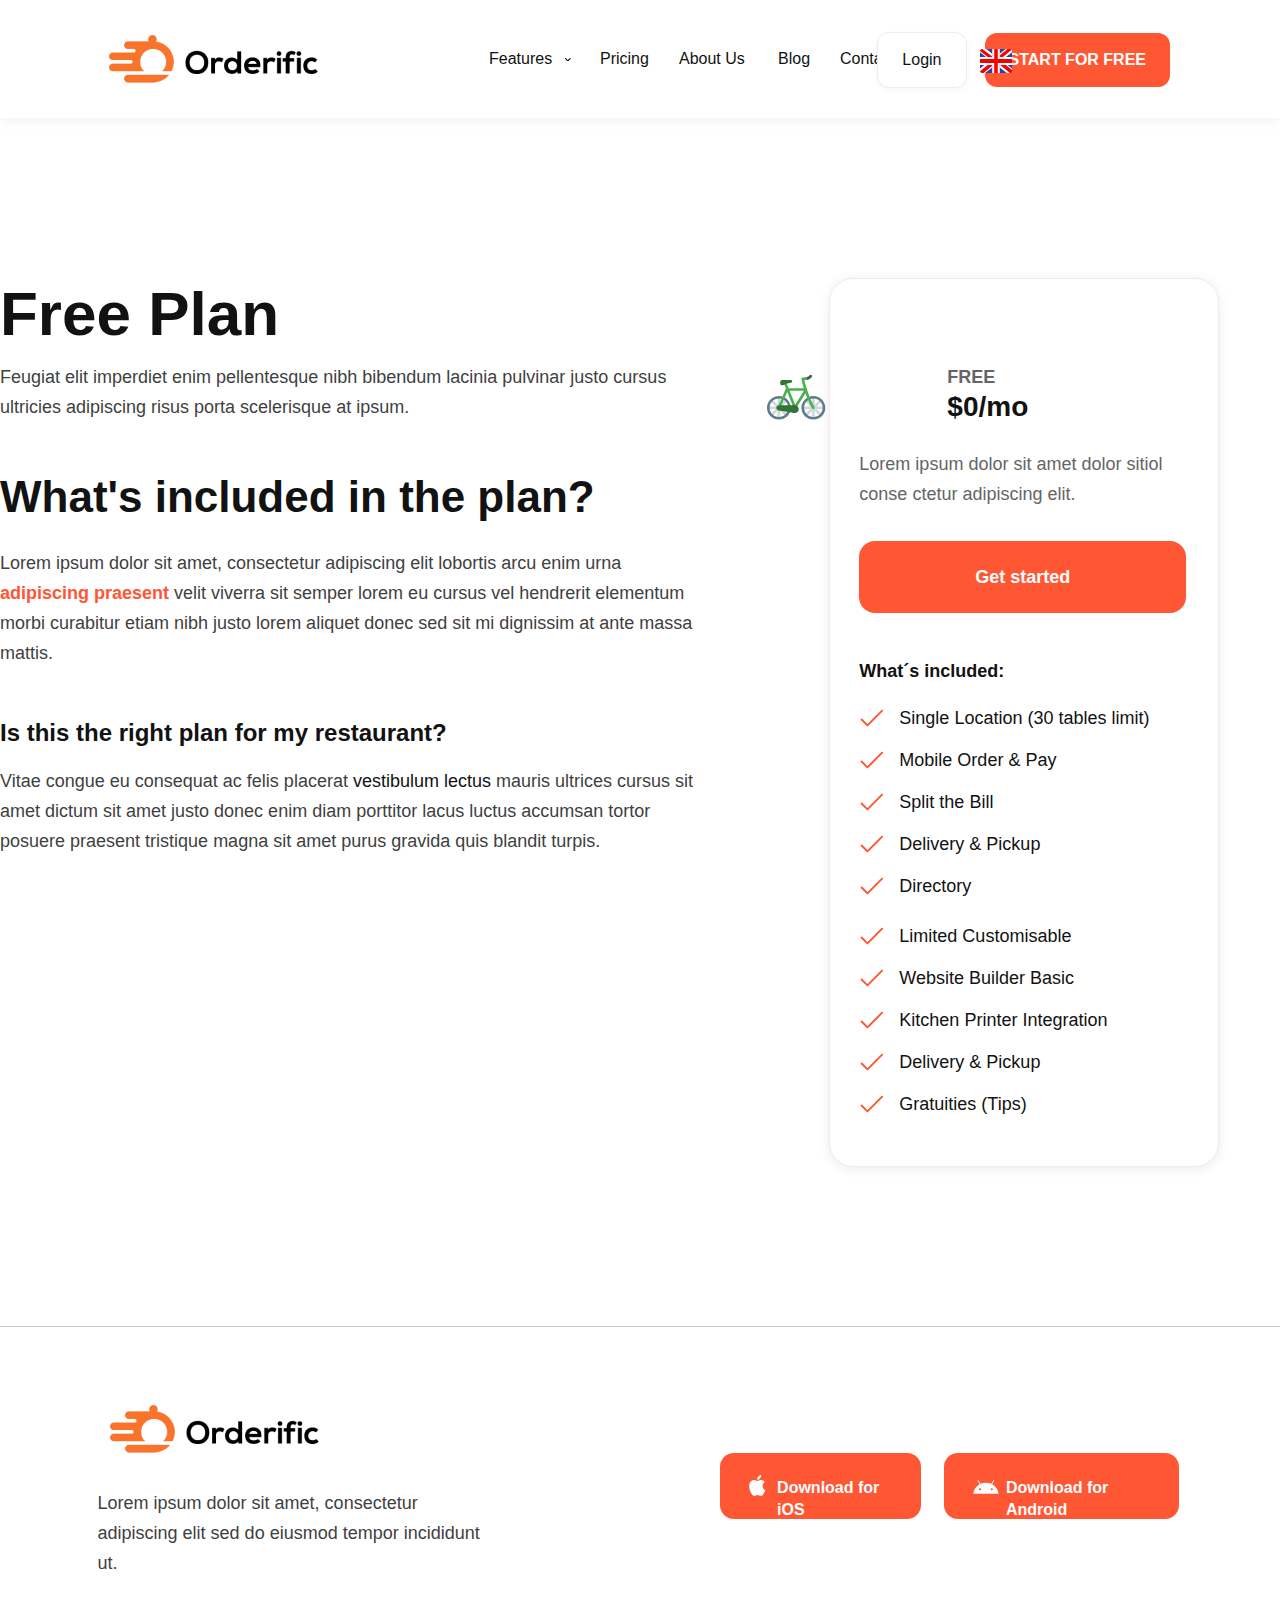
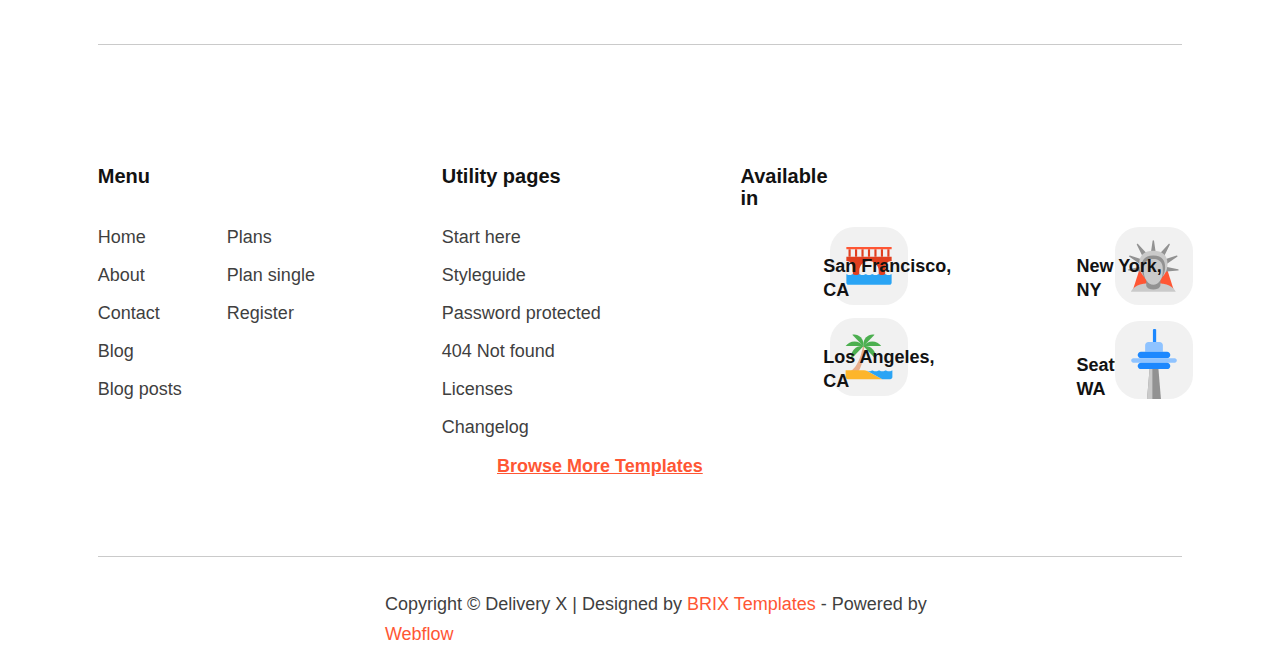
==== commit cbd54660: "Update index.html" ====
--- a/index.html
+++ b/index.html
@@ -176,9 +176,9 @@
            <a href="#"><div class="primary-button2">
             <div class="master-primary-button2">
                <div class="button-text3">Get started</div>
-            </a>
-            </div>
-          </div>
+            </div>
+          </div>
+           </a>
         </div>
         <div class="_24-px">
           <div class="text-200">What´s included:</div>
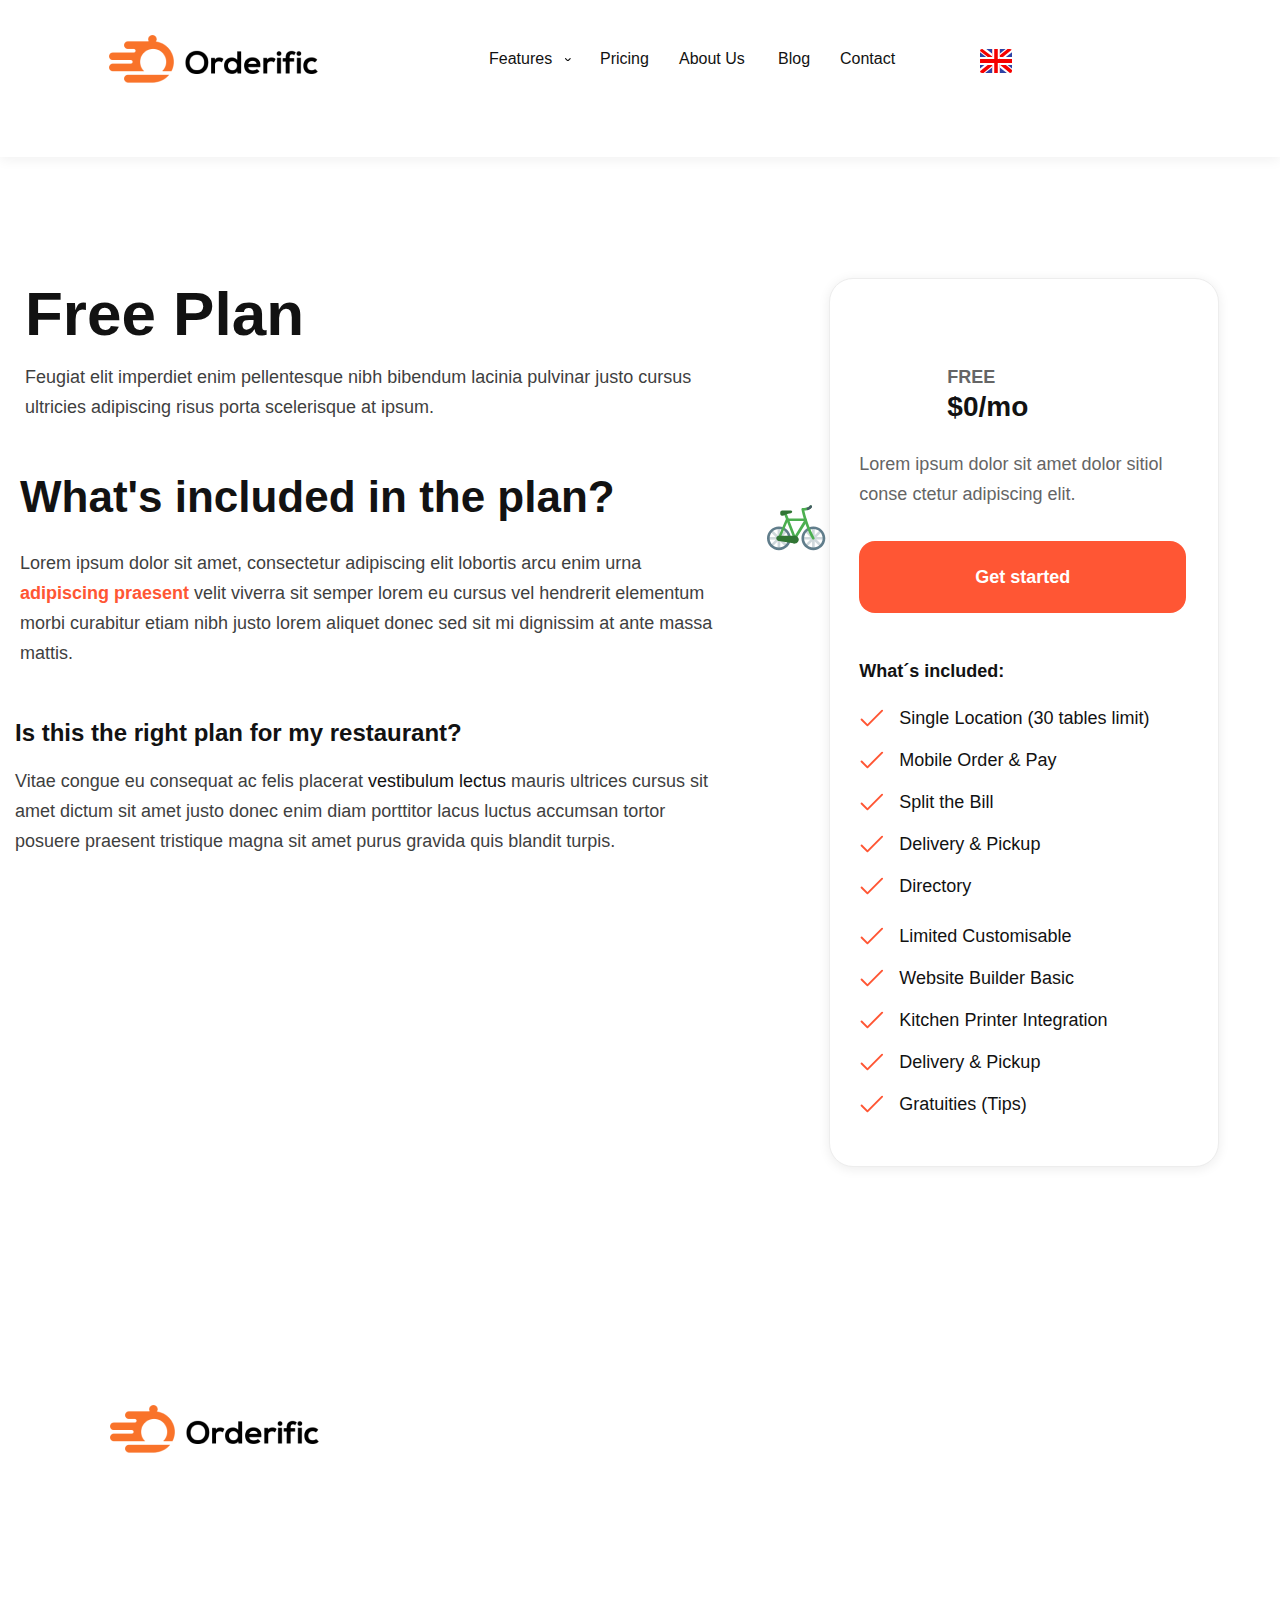
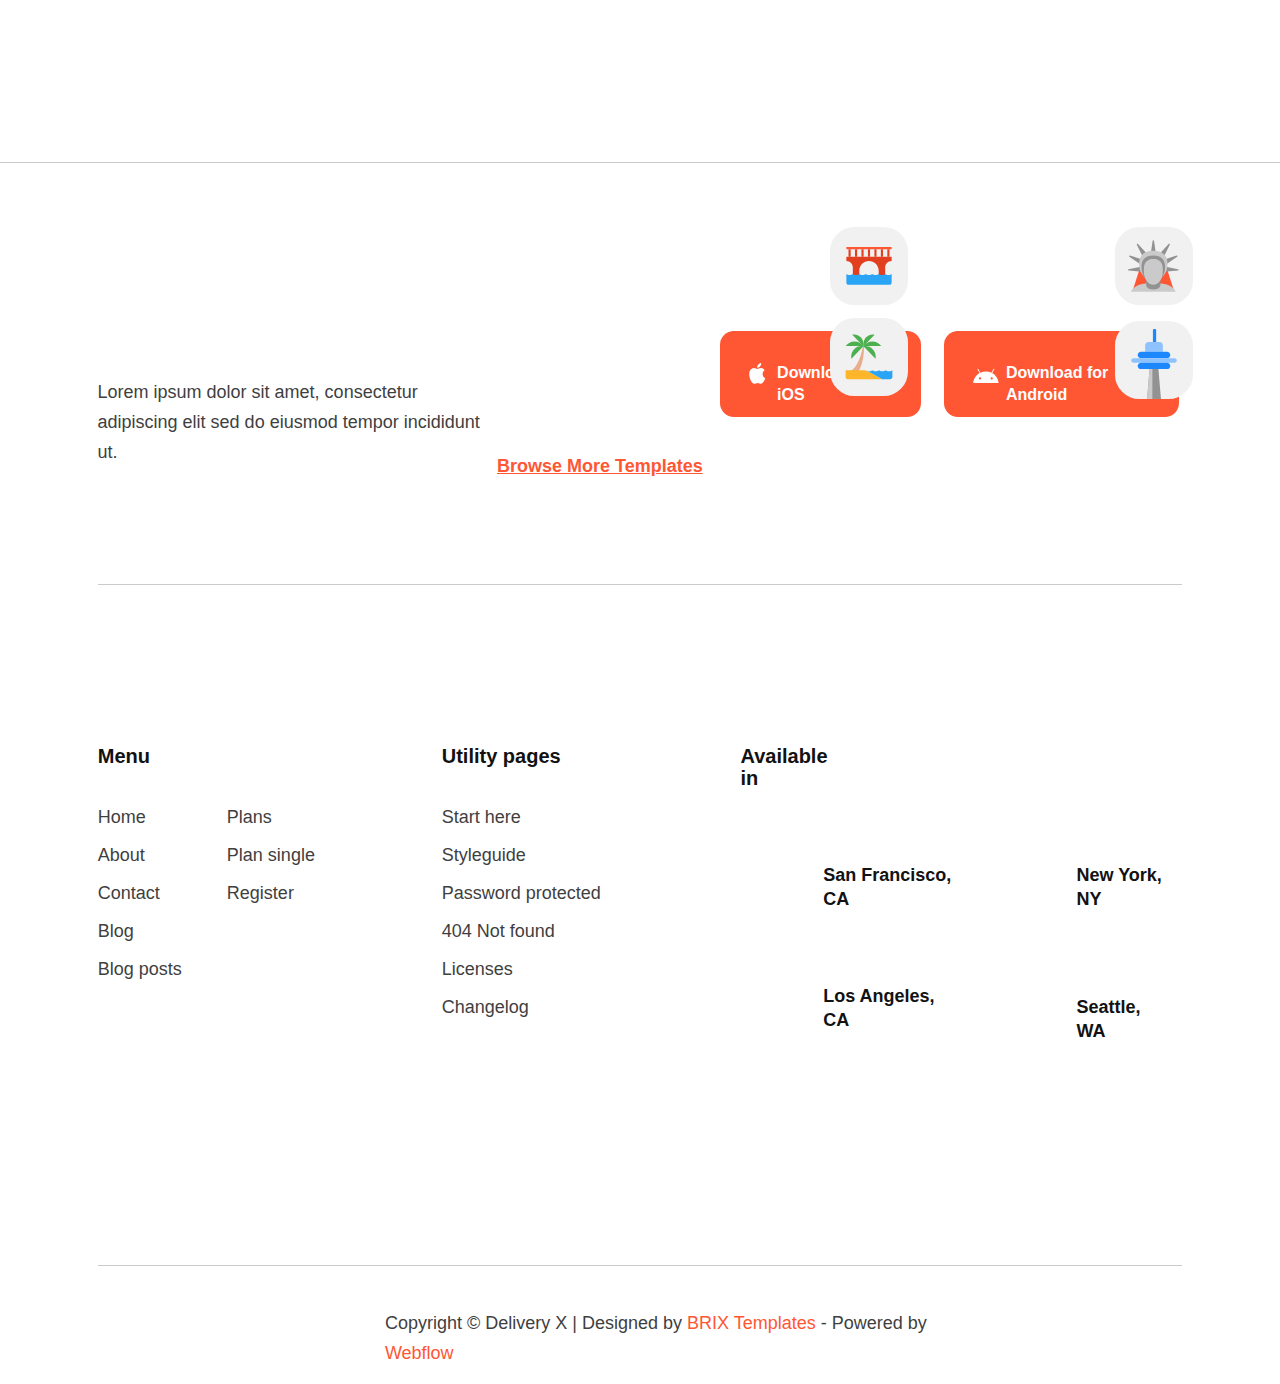
==== commit bc95359d: "Update index.html" ====
--- a/index.html
+++ b/index.html
@@ -299,16 +299,18 @@
         </div>
       </div>
       <div class="download-buttons">
-        <div class="rectangle-23"></div>
-        <div class="group-2">
-          <a href="#"><img class="vector" src="vector0.svg" /></a>
-          <a href="#"><div class="download-for-i-os">Download for iOS</div></a>
-        </div>
-        <div class="rectangle-24"></div>
+      <a href="#"><div class="rectangle-23"></div>
+       <div class="group-2">
+          <img class="vector" src="vector0.svg" />
+          <div class="download-for-i-os">Download for iOS</div>
+        </div>
+       </a>
+        <a href="#"><div class="rectangle-24"></div>
         <div class="group-3">
-          <a href="#"><div class="download-for-android">Download for Android</div></a>
-          <a href="#"><img class="vector2" src="vector1.svg" /></a>
-        </div>
+          <div class="download-for-android">Download for Android</div>
+          <img class="vector2" src="vector1.svg" />
+        </div>
+        </a>
       </div>
       <div class="footer-column">
         <div class="footer-title">Menu</div>
@@ -435,7 +437,7 @@
       <img class="logo-orange-black-2-2" src="logo-orange-black-2-20.png" />
       <div class="link2">
         <div class="master-link">
-          <div class="link-item2">Browse More Templates</div>
+              <a href="#"><div class="link-item2">Browse More Templates</div></a>
         </div>
       </div>
     </div>
--- a/style.css
+++ b/style.css
@@ -284,8 +284,9 @@
   align-items: flex-start;
   justify-content: flex-start;
   position: absolute;
-  left: 0px;
+  left: 52%; /* Moved a bit more to the left from 50% */
   top: 0px;
+  transform: translateX(-50%); /* Adjusted to keep it centered relative to the new left position */
 }
 .frame-4693 {
   display: flex;
@@ -349,6 +350,7 @@
   justify-content: flex-start;
   flex-shrink: 0;
   position: relative;
+  margin-left: 20px; /* Moves it to the right by 20px; adjust as needed */
 }
 .what-s-included-in-the-plan {
   color: var(--neutral-colors-800, #121212);
@@ -432,6 +434,7 @@
   justify-content: flex-start;
   flex-shrink: 0;
   position: relative;
+  margin-left: 15px; /* Increased by 5px for a small step to the right */
 }
 .is-this-the-right-plan-for-my-restaurant {
   color: var(--neutral-colors-800, #121212);
@@ -497,6 +500,7 @@
   width: 390px;
   height: 889px;
   position: static;
+  margin-left: 100px; /* Increased for more shift to the right */
 }
 .image {
   background: var(--neutral-colors-100, #ffffff);
